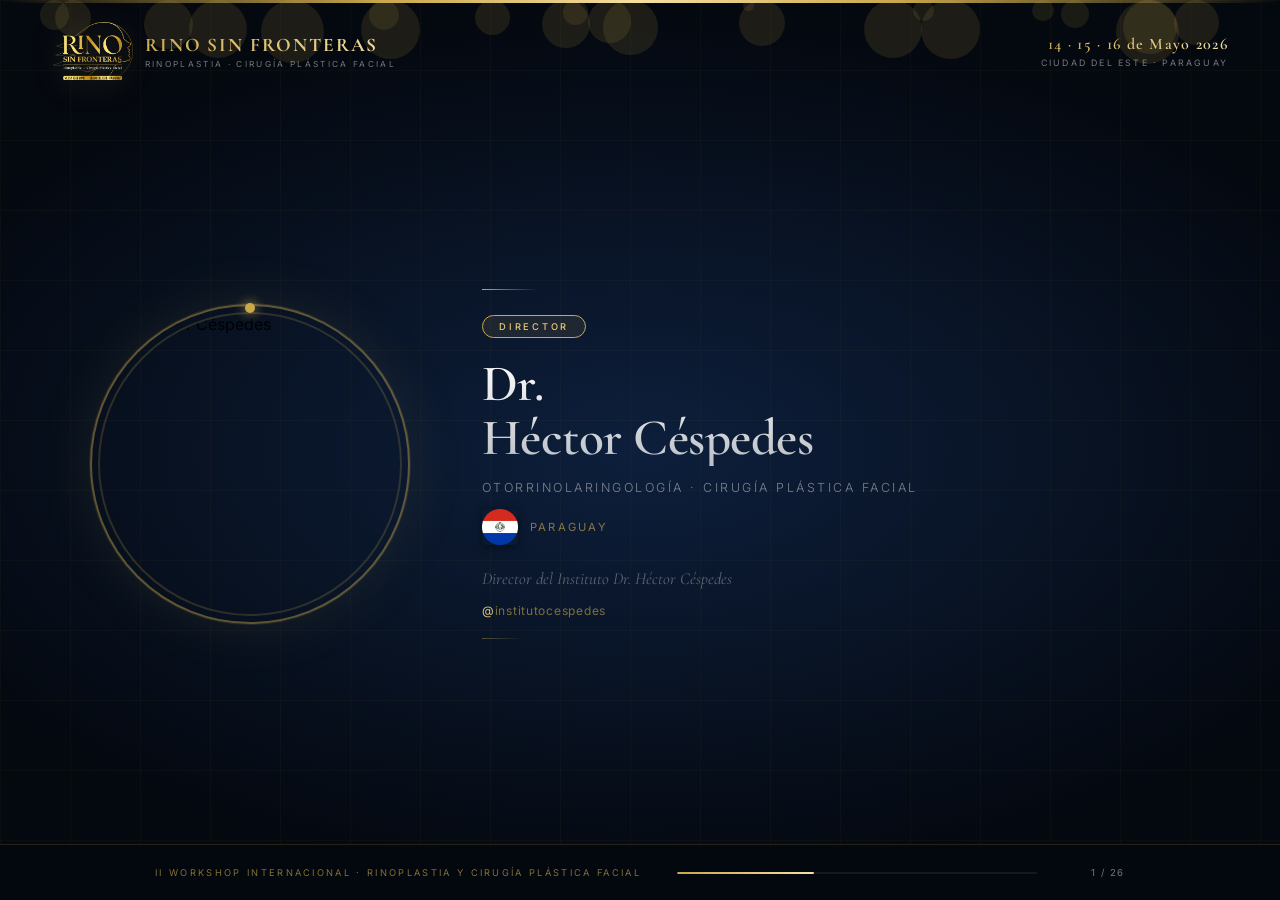
==== index.html @ 4281bc94 "Rename to index.html" ====
<!DOCTYPE html>
<html lang="es">
<head>
<meta charset="UTF-8"/>
<meta name="viewport" content="width=device-width, initial-scale=1.0"/>
<title>Rino Sin Fronteras 2026 – Disertantes</title>
<link href="https://fonts.googleapis.com/css2?family=Cormorant+Garamond:ital,wght@0,300;0,400;0,600;0,700;1,400&family=Inter:wght@300;400;500;600&display=swap" rel="stylesheet"/>
<link rel="stylesheet" href="style.css"/>
</head>
<body>
<div class="bg"></div>
<div id="particles" style="position:fixed;inset:0;z-index:1;pointer-events:none"></div>
<div class="top-line"></div>

<div class="header">
  <div class="logo-wrap">
    <img src="fotos/logo.png" alt="Rino Sin Fronteras" onerror="this.style.display='none'"/>
    <div>
      <div class="logo-name">RINO SIN FRONTERAS</div>
      <div class="logo-sub">Rinoplastia · Cirugía Plástica Facial</div>
    </div>
  </div>
  <div class="event-meta">
    <div class="event-dates">14 · 15 · 16 de Mayo 2026</div>
    <div class="event-place">Ciudad del Este · Paraguay</div>
  </div>
</div>

<div id="stage"><div id="slides"></div></div>

<div class="bottom-bar">
  <span class="event-tag">II Workshop Internacional · Rinoplastia y Cirugía Plástica Facial</span>
  <div class="progress-track"><div class="progress-bar" id="progressBar"></div></div>
  <span class="slide-counter" id="counter">1 / 25</span>
</div>

<script>
const flagMap={'Paraguay':'fotos/flags/PY.png','Argentina':'fotos/flags/AR.png','Brasil':'fotos/flags/BR.png','Chile':'fotos/flags/Chile.png','Colombia':'fotos/flags/CO.png','Bolivia':'fotos/flags/BO.png'};

const doctors=[
  {name:"Dr. Héctor Céspedes",    photo:"hector-cespedes.png",   role:"Director",              specialty:"Otorrinolaringología · Cirugía Plástica Facial",country:"Paraguay", talk:"Director del Instituto Dr. Héctor Céspedes",           ig:"institutocespedes"},
  {name:"Dr. Raúl Samaniego",     photo:"raul-samaniego.png",    role:"Director",              specialty:"Otorrinolaringología · Cirugía Plástica Facial",country:"Paraguay", talk:"",                                                    ig:"dr.raulsamaniego"},
  {name:"Dr. Luis Chinski",       photo:"luis-chinski.png",      role:"Invitado Internacional",specialty:"Otorrinolaringólogo · Cirugía Plástica Facial", country:"Argentina",talk:"Rinoplastia de Preservación",                         ig:"luischinski"},
  {name:"Dr. Gustavo Coelho",     photo:"gustavo-coelho.png",    role:"Invitado Internacional",specialty:"Otorrinolaringólogo · Cirugía Plástica Facial", country:"Brasil",   talk:"Rinoplastia Estructurada · Nasal Tip Skin Fit",      ig:"drgustavocoelho"},
  {name:"Dra. Leila Freire",      photo:"leila-freire.png",      role:"Invitada Internacional",specialty:"Otorrinolaringóloga · Cirugía Plástica Facial", country:"Brasil",   talk:"Rinoplastia Secundaria · Manejo de base alar",       ig:"dra.leilafreire"},
  {name:"Dr. Roberto Ferrero",    photo:"roberto-ferrero.png",   role:"Invitado Internacional",specialty:"Otorrinolaringólogo · Cirugía Plástica Facial", country:"Argentina",talk:"Rinoplastia Secundaria · Manto de gel de fibrina",    ig:"dr.robertoferrero"},
  {name:"Dr. Cristian Simons",    photo:"cristian-simons.png",   role:"Invitado Internacional",specialty:"Otorrinolaringólogo · Cirugía Plástica Facial", country:"Chile",    talk:"Manejo del tercio superior y medio nasal",            ig:"dr.cristian.simons"},
  {name:"Dr. Niro Reis",          photo:"niro-reis.png",         role:"Invitado Internacional",specialty:"Otorrinolaringólogo · Cirugía Plástica Facial", country:"Brasil",   talk:"",                                                    ig:"niroreismd"},
  {name:"Dr. Paulo Garcia",       photo:"paulo-garcia.png",      role:"Invitado Internacional",specialty:"Otorrinolaringólogo · Cirugía Plástica Facial", country:"Brasil",   talk:"",                                                    ig:"drpaulogarcia"},
  {name:"Dr. Ramirez Sanches",    photo:"ramirez-sanches.png",   role:"Invitado Internacional",specialty:"Otorrinolaringólogo · Cirugía Plástica Facial", country:"Brasil",   talk:"",                                                    ig:"ramirezsanches_"},
  {name:"Dr. Cristian Barbón",    photo:"cristian-barbon.png",   role:"Disertante",            specialty:"Cirugía Plástica Facial · Rinoplastia",         country:"Argentina",talk:"Manejo del pilar central en rinoplastia",              ig:"dr.cristian.barbon"},
  {name:"Dr. Santiago Herrera",   photo:"santiago-herrera.png",  role:"Disertante",            specialty:"Cirugía Plástica Facial · Rinoplastia",         country:"Colombia", talk:"Rinoplastia: Arte y Belleza",                         ig:"drsantiagoherrera"},
  {name:"Dra. Heloisa Koerner",   photo:"heloisa-korner.png",    role:"Disertante",            specialty:"Cirugía Plástica Facial · Rinoplastia",         country:"Brasil",   talk:"Cephalic flap · Infecciones en Rinoplastia",         ig:"draheloisakoerner"},
  {name:"Dr. Walter Humpola",     photo:"walter-humpola.png",    role:"Disertante",            specialty:"Cirugía Plástica Facial · Rinoplastia",         country:"Paraguay", talk:"Punta nasal en rinoplastia secundaria",               ig:"humpolawalter"},
  {name:"Dra. Claudia Ciuffi",    photo:"claudia-ciuffi.png",    role:"Disertante",            specialty:"Cirugía Plástica Facial · Rinoplastia",         country:"Brasil",   talk:"Injertos para la punta nasal",                        ig:"rinoplastiaclaudiaciuffi"},
  {name:"Dra. Claudia Guaqueta",  photo:"claudia-guaqueta.png",  role:"Disertante",            specialty:"Cirugía Plástica Facial",                       country:"Colombia", talk:"",                                                    ig:"derma.claudia"},
  {name:"Dra. Elen de Masi",      photo:"elen-de-masi.png",      role:"Disertante",            specialty:"Cirugía Plástica Facial · Oculoplastia",        country:"Brasil",   talk:"",                                                    ig:"draelendemasi"},
  {name:"Dra. Flavia Diniz",      photo:"flavia-diniz.png",      role:"Disertante",            specialty:"Cirugía Plástica Facial",                       country:"Brasil",   talk:"",                                                    ig:"draflaviadiniz"},
  {name:"Dr. Humberto Ferreira",  photo:"humberto-ferreira.png", role:"Disertante",            specialty:"Cirugía Plástica Facial",                       country:"Brasil",   talk:"",                                                    ig:"drhumbertoferreira"},
  {name:"Dr. Julián Trujillo",    photo:"julian-trujillo.png",   role:"Disertante",            specialty:"Cirugía Plástica Facial · Rinoplastia",         country:"Colombia", talk:"",                                                    ig:"dr.juliantrujillo"},
  {name:"Dr. Miguel Cupito",      photo:"miguel-cupito.png",     role:"Disertante",            specialty:"Cirugía Plástica Facial",                       country:"Argentina",talk:"",                                                    ig:"dr.miguelcupito_rinoplastia"},
  {name:"Dr. Paolo Pegoraro",     photo:"paolo-pegoraro.png",    role:"Disertante",            specialty:"Cirugía Plástica Facial",                       country:"Argentina",talk:"",                                                    ig:"dr.paolo.pegoraro"},
  {name:"Dr. Rodolfo Toledo",     photo:"rodolfo-toledo.png",    role:"Disertante",            specialty:"Cirugía Plástica Facial · Rejuvenecimiento",    country:"Brasil",   talk:"",                                                    ig:"drrodolfotoledo"},
  {name:"Dr. Sergio De Paoli",    photo:"sergio-de-paoli.png",   role:"Disertante",            specialty:"Cirugía Plástica Facial",                       country:"Brasil",   talk:"",                                                    ig:"drsergiodepaoli.cirurgiao"},
  {name:"Dr. Vinicius Cruz",      photo:"vinicius-cruz.png",     role:"Disertante",            specialty:"Cirugía Plástica Facial · Rinoplastia",         country:"Brasil",   talk:"",                                                    ig:"viniciuscruzmd"},
];

const agenda=[
  {time:"08:00",label:"Inscripción y entrega de materiales"},
  {time:"09:00",label:"Apertura · Palabras de bienvenida — Dr. Héctor Céspedes & Dr. Raúl Samaniego"},
  {time:"09:20",label:"Mi filosofía en Rinoplastia Primaria — L. Chinski (Preservación) · G. Coelho (Estructurada)"},
  {time:"10:00",label:"🔴 Cirugías en vivo — Rinoplastia Primaria — L. Chinski · G. Coelho"},
  {time:"",     label:"Moderador: Dr. Cristian Barbón"},
  {time:"13:00",label:"Conferencia — Rinoplastia, Arte y Belleza — Santiago Herrera"},
  {time:"13:20",label:"Conferencia — Manejo del pilar central — Cristian Barbón"},
  {time:"13:40",label:"Conferencia — Cephalic flap · Crus lateral y posición domal — Heloisa Koerner"},
  {time:"14:00",label:"🍽️  Almuerzo"},
  {time:"15:00",label:"Mi filosofía en Rinoplastia Secundaria — Leila Freire · Roberto Ferrero"},
  {time:"15:40",label:"🔴 Cirugías en vivo — Rinoplastia Secundaria — L. Freire · R. Ferrero"},
  {time:"",     label:"Moderador: Dr. Cristian Barbón"},
  {time:"18:00",label:"Conferencia — Tercio superior y medio nasal — Cristian Simons"},
  {time:"18:20",label:"Conferencia — Punta nasal en rinoplastia secundaria — Walter Humpola"},
  {time:"18:40",label:"Conferencia — Injertos que definen la punta nasal — Claudia Ciuffi"},
  {time:"19:00",label:"Conferencia — Infecciones en Rinoplastia — Heloisa Koerner"},
  {time:"19:20",label:"Comentarios finales de los casos operados"},
  {time:"",     label:"L. Chinski (+ Expansión columelar) · G. Coelho (+ Nasal Tip Skin Fit)"},
  {time:"",     label:"L. Freire (+ base alar) · R. Ferrero (+ manto gel de fibrina)"},
  {time:"21:00",label:"🎶  Cena y Concierto — Juanchi Álvarez (saxo y violín)"},
];

const slidesEl=document.getElementById('slides');
const bar=document.getElementById('progressBar');
const counter=document.getElementById('counter');
const DURATION=6000;
let current=0,rafId=null,startTime=null;

// Doctor slides
doctors.forEach((d,i)=>{
  const div=document.createElement('div');
  div.className='slide'+(i===0?' active':'');
  const flagSrc=flagMap[d.country]||'';
  div.innerHTML=`<div class="card">
    <div class="photo-col"><div class="circle-outer"><div class="ring-dot"></div><div class="circle-inner"><img src="fotos/${d.photo}" alt="${d.name}"/></div></div></div>
    <div class="info-col">
      <div class="line-top"></div>
      <span class="role-badge${d.role==='Director'?' director':''}">${d.role}</span>
      <h2 class="doctor-name">${d.name.replace(' ','<br>')}</h2>
      <p class="specialty">${d.specialty}</p>
      <div class="country-row">${flagSrc?`<img class="flag-img" src="${flagSrc}" alt="${d.country}"/>`:''}
        <span class="country-name">${d.country}</span></div>
      ${d.talk?`<p class="talk">${d.talk}</p>`:''}
      ${d.ig?`<p class="instagram"><span class="ig-at">@</span>${d.ig}</p>`:''}
      <div class="line-bot"></div>
    </div></div>`;
  slidesEl.appendChild(div);
});

// Agenda slide
const rows=agenda.map(a=>`<div class="agenda-row"><span class="agenda-time">${a.time}</span><span class="agenda-label">${a.label}</span></div>`).join('');
const agDiv=document.createElement('div');
agDiv.className='slide agenda-slide';
agDiv.innerHTML=`<div class="agenda-wrap">
  <div><p class="agenda-day-tag">DÍA 1 · LUNES 14 DE MAYO 2026</p><h2 class="agenda-title">Programa · Rinoplastia</h2></div>
  <div class="agenda-ticker-outer"><div id="agTicker"><div class="agenda-inner" id="agInner">${rows}${rows}</div></div></div>
</div>`;
slidesEl.appendChild(agDiv);

const slides=document.querySelectorAll('.slide');
const TOTAL=slides.length;
counter.textContent='1 / '+TOTAL;

// Particles
const pEl=document.getElementById('particles');
for(let i=0;i<22;i++){
  const p=document.createElement('div');p.className='particle';
  const s=Math.random()*55+10;
  p.style.cssText=`width:${s}px;height:${s}px;left:${Math.random()*100}%;animation-duration:${Math.random()*18+10}s;animation-delay:${Math.random()*-25}s`;
  pEl.appendChild(p);
}

// Agenda ticker
let agPos=0,agRaf=null,agRunning=false;
function runTicker(){
  if(agRunning)return;agRunning=true;
  const inner=document.getElementById('agInner');
  if(!inner)return;
  const half=inner.scrollHeight/2;
  (function tick(){agRaf=requestAnimationFrame(tick);agPos+=0.5;if(agPos>=half)agPos=0;inner.style.transform=`translateY(-${agPos}px)`})();
}
function stopTicker(){agRunning=false;cancelAnimationFrame(agRaf);}

function animateProg(dur,cb){
  cancelAnimationFrame(rafId);startTime=performance.now();
  bar.style.transition='none';bar.style.width='0%';
  requestAnimationFrame(()=>requestAnimationFrame(function t(now){
    const p=Math.min(((now-startTime)/dur)*100,100);
    bar.style.width=p+'%';
    if(p<100)rafId=requestAnimationFrame(t);else setTimeout(cb,50);
  }));
}

function showSlide(idx){
  slides[current].classList.remove('active');
  current=((idx%TOTAL)+TOTAL)%TOTAL;
  slides[current].classList.add('active');
  counter.textContent=(current+1)+' / '+TOTAL;
  if(slides[current].classList.contains('agenda-slide')){
    runTicker();animateProg(20000,()=>showSlide(current+1));
  } else {
    stopTicker();animateProg(DURATION,()=>showSlide(current+1));
  }
}

document.addEventListener('keydown',e=>{
  if(e.key==='ArrowRight'||e.key===' '){cancelAnimationFrame(rafId);showSlide(current+1);}
  if(e.key==='ArrowLeft'){cancelAnimationFrame(rafId);showSlide(current-1);}
  if(e.key==='f'||e.key==='F')document.documentElement.requestFullscreen?.();
});

animateProg(DURATION,()=>showSlide(1));



</script>
</body>
</html>
---- style.css ----
*,*::before,*::after{box-sizing:border-box;margin:0;padding:0}
:root{
  --gold:#C9A84C;--gold2:#E8C97A;--gold3:#F5E0A0;
  --dark:#04080F;--white:#FAFAFA;--muted:rgba(255,255,255,0.45);
}
html,body{width:100%;height:100%;overflow:hidden;background:var(--dark);font-family:'Inter',sans-serif}

.bg{position:fixed;inset:0;z-index:0;
  background:radial-gradient(ellipse 90% 70% at 50% 50%,#0D1F3C 0%,#04080F 70%)}
.bg::after{content:'';position:absolute;inset:0;
  background-image:linear-gradient(rgba(201,168,76,.035) 1px,transparent 1px),
  linear-gradient(90deg,rgba(201,168,76,.035) 1px,transparent 1px);
  background-size:70px 70px}

.top-line{position:fixed;top:0;left:0;right:0;height:3px;z-index:200;
  background:linear-gradient(90deg,transparent,var(--gold) 30%,var(--gold3) 50%,var(--gold) 70%,transparent);
  animation:shimmer 4s ease-in-out infinite}
@keyframes shimmer{0%,100%{opacity:.7}50%{opacity:1}}

/* HEADER */
.header{position:fixed;top:0;left:0;right:0;z-index:100;
  display:flex;align-items:center;justify-content:space-between;padding:22px 52px 0}
.logo-wrap{display:flex;align-items:center;gap:12px}
.logo-wrap img{height:58px;width:auto;filter:drop-shadow(0 0 16px rgba(201,168,76,.35))}
.logo-name{font-family:'Cormorant Garamond',serif;font-size:1.2rem;font-weight:700;
  background:linear-gradient(135deg,var(--gold),var(--gold3));
  -webkit-background-clip:text;-webkit-text-fill-color:transparent;background-clip:text;letter-spacing:.1em}
.logo-sub{font-size:.52rem;letter-spacing:.28em;text-transform:uppercase;color:var(--muted);margin-top:2px}
.event-meta{text-align:right}
.event-dates{font-family:'Cormorant Garamond',serif;font-size:1rem;font-weight:600;
  background:linear-gradient(135deg,var(--gold),var(--gold3));
  -webkit-background-clip:text;-webkit-text-fill-color:transparent;background-clip:text;letter-spacing:.08em}
.event-place{font-size:.55rem;letter-spacing:.25em;text-transform:uppercase;color:var(--muted);margin-top:3px}

/* BOTTOM BAR */
.bottom-bar{position:fixed;bottom:0;left:0;right:0;z-index:100;height:56px;
  background:rgba(4,8,15,.92);border-top:1px solid rgba(201,168,76,.18);
  backdrop-filter:blur(14px);
  display:flex;align-items:center;justify-content:center;gap:36px;padding:0 52px}
.event-tag{font-size:.58rem;letter-spacing:.25em;text-transform:uppercase;
  color:rgba(201,168,76,.65);white-space:nowrap}
.progress-track{flex:1;max-width:360px;height:2px;background:rgba(255,255,255,.07);border-radius:2px;overflow:hidden}
.progress-bar{height:100%;background:linear-gradient(90deg,var(--gold),var(--gold3));border-radius:2px;width:0%}
.slide-counter{font-size:.6rem;color:var(--muted);letter-spacing:.15em;min-width:52px;text-align:right}

/* STAGE */
#stage{position:fixed;inset:0;z-index:10;display:flex;align-items:center;justify-content:center}
#slides{position:relative;width:100%;height:100%}

/* SLIDE */
.slide{
  position:absolute;inset:0;opacity:0;pointer-events:none;
  transition:opacity .8s ease;
  display:flex;align-items:center;justify-content:center;
  padding:100px 52px 72px;
}
.slide.active{opacity:1;pointer-events:all}

/* CARD — layout: foto izq, info der */
.card{
  display:flex;align-items:center;gap:72px;
  width:100%;max-width:1100px;
  transform:translateY(16px);
  transition:transform .8s cubic-bezier(.22,1,.36,1);
}
.slide.active .card{transform:translateY(0)}

/* FOTO CIRCULAR */
.photo-col{flex-shrink:0;position:relative;display:flex;align-items:center;justify-content:center}
.circle-outer{
  width:320px;height:320px;border-radius:50%;
  border:2px solid rgba(201,168,76,.45);
  padding:6px;position:relative;
  box-shadow:0 0 0 1px rgba(201,168,76,.12), 0 0 60px rgba(201,168,76,.1);
  animation:glow 4s ease-in-out infinite alternate;
}
@keyframes glow{
  from{box-shadow:0 0 0 1px rgba(201,168,76,.12),0 0 40px rgba(201,168,76,.08)}
  to{box-shadow:0 0 0 1px rgba(201,168,76,.2),0 0 70px rgba(201,168,76,.18)}
}
.circle-inner{
  width:100%;height:100%;border-radius:50%;overflow:hidden;
  border:2px solid rgba(201,168,76,.2);
}
.circle-inner img{width:100%;height:100%;object-fit:cover;object-position:top center;display:block}

/* Punto decorativo en el ring */
.ring-dot{
  position:absolute;width:10px;height:10px;border-radius:50%;
  background:var(--gold);top:-3px;left:50%;transform:translateX(-50%);
  box-shadow:0 0 12px var(--gold);
}

/* INFO */
.info-col{flex:1;min-width:0}
.line-top{width:56px;height:1px;background:linear-gradient(90deg,var(--gold),transparent);margin-bottom:24px}
.role-badge{
  display:inline-block;font-size:.58rem;font-weight:500;letter-spacing:.3em;
  text-transform:uppercase;padding:5px 16px;border-radius:50px;margin-bottom:20px;
  border:1px solid rgba(201,168,76,.4);color:rgba(201,168,76,.8);
}
.role-badge.director{border-color:var(--gold);color:var(--gold2);background:rgba(201,168,76,.1)}
.doctor-name{
  font-family:'Cormorant Garamond',serif;
  font-size:clamp(2.4rem,4vw,4.2rem);
  font-weight:600;line-height:1.05;letter-spacing:-.01em;
  background:linear-gradient(180deg,#fff 0%,rgba(255,255,255,.72) 100%);
  -webkit-background-clip:text;-webkit-text-fill-color:transparent;background-clip:text;
  margin-bottom:14px;
}
.specialty{font-size:.78rem;font-weight:300;letter-spacing:.2em;text-transform:uppercase;color:var(--muted);margin-bottom:14px}
.country-row{display:flex;align-items:center;gap:12px;margin-bottom:20px}
.flag-img{width:36px;height:auto;border-radius:4px;box-shadow:0 2px 8px rgba(0,0,0,.5);flex-shrink:0}
.country-name{font-size:.7rem;letter-spacing:.2em;text-transform:uppercase;color:rgba(201,168,76,.65);font-weight:400}
.talk{font-family:'Cormorant Garamond',serif;font-size:1.05rem;font-style:italic;font-weight:400;color:rgba(255,255,255,.33);line-height:1.65;max-width:440px}
.instagram{font-size:.75rem;letter-spacing:.06em;color:rgba(201,168,76,.6);margin-top:10px}
.ig-at{color:var(--gold2)}
.line-bot{width:40px;height:1px;background:linear-gradient(90deg,rgba(201,168,76,.4),transparent);margin-top:20px}
/* Particles */
.particle{position:fixed;border-radius:50%;background:rgba(201,168,76,0.12);pointer-events:none;z-index:1;animation:floatUp linear infinite}
@keyframes floatUp{0%{transform:translateY(110vh);opacity:0}10%{opacity:1}90%{opacity:.3}100%{transform:translateY(-10vh);opacity:0}}
/* Agenda slide */
.agenda-slide{display:flex;align-items:flex-start;justify-content:center;padding:100px 52px 72px}
.agenda-wrap{display:flex;flex-direction:column;width:100%;max-width:1100px;height:100%}
.agenda-day-tag{font-size:.62rem;letter-spacing:.38em;text-transform:uppercase;color:rgba(201,168,76,.75);margin-bottom:10px}
.agenda-title{font-family:'Cormorant Garamond',serif;font-size:2.8rem;font-weight:600;background:linear-gradient(180deg,#fff,rgba(255,255,255,.65));-webkit-background-clip:text;-webkit-text-fill-color:transparent;background-clip:text;margin-bottom:24px}
.agenda-ticker-outer{flex:1;overflow:hidden;position:relative}
.agenda-ticker-outer::before,.agenda-ticker-outer::after{content:'';position:absolute;left:0;right:0;height:72px;z-index:2;pointer-events:none}
.agenda-ticker-outer::before{top:0;background:linear-gradient(to bottom,#04080F,transparent)}
.agenda-ticker-outer::after{bottom:0;background:linear-gradient(to top,#04080F,transparent)}
.agenda-inner{display:flex;flex-direction:column;will-change:transform}
.agenda-row{display:flex;align-items:baseline;gap:20px;padding:13px 8px;border-bottom:1px solid rgba(201,168,76,.08)}
.agenda-time{font-size:.78rem;font-weight:600;color:var(--gold);letter-spacing:.1em;min-width:60px;flex-shrink:0}
.agenda-label{font-family:'Cormorant Garamond',serif;font-size:1.18rem;color:rgba(255,255,255,.75);line-height:1.4}
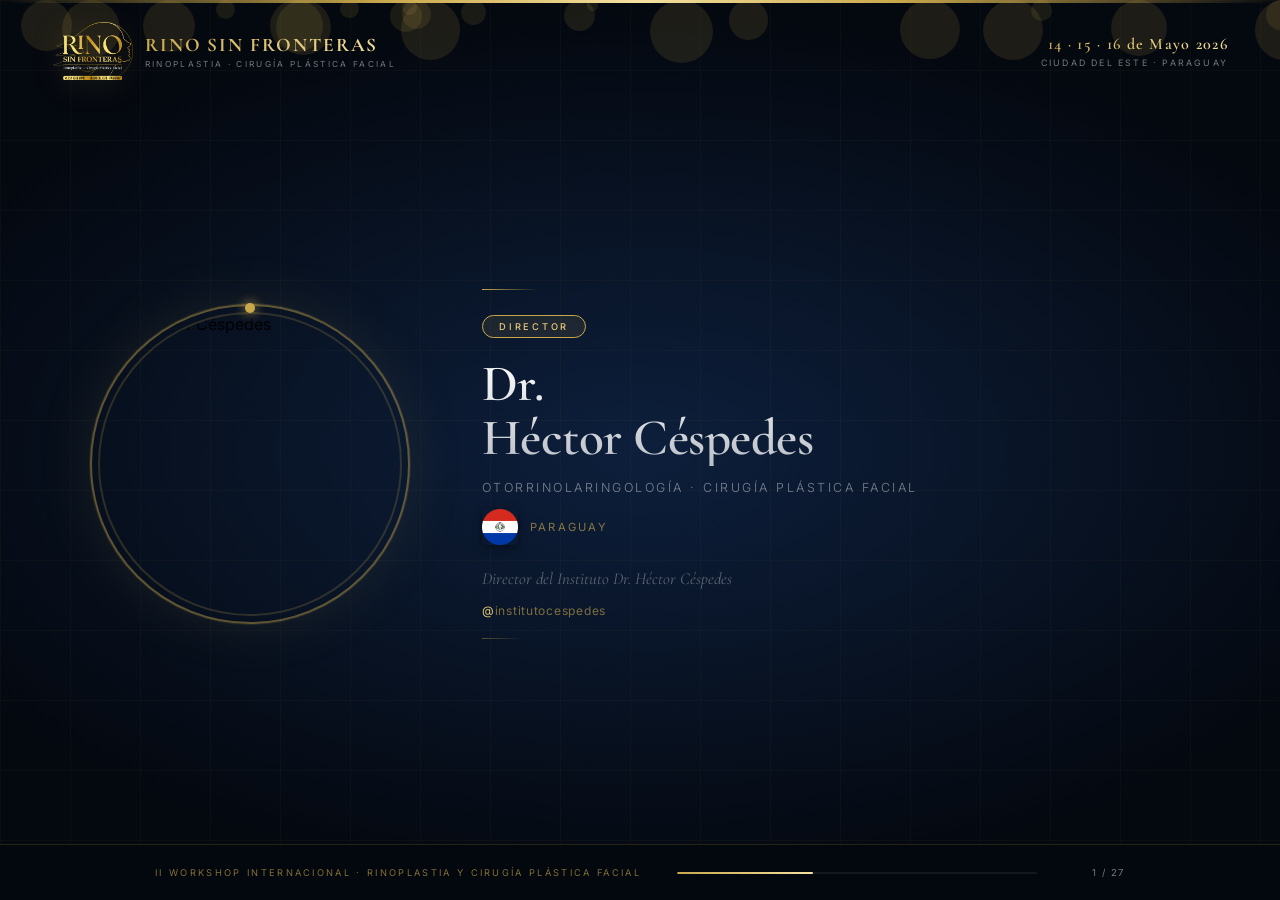
==== commit 228b0c9a: "Added Friday agenda placeholder" ====
--- a/index.html
+++ b/index.html
@@ -88,6 +88,15 @@
   {time:"21:00",label:"🎶  Cena y Concierto — Juanchi Álvarez (saxo y violín)"},
 ];
 
+const agendaDia2=[
+  {time:"08:00",label:"Apertura del Día 2"},
+  {time:"09:00",label:"[Espacio para el cronograma del Viernes]"},
+  {time:"10:30",label:"[Envíame las charlas y las agregaré aquí]"},
+  {time:"13:00",label:"🍽️ Almuerzo"},
+  {time:"14:00",label:"[Más actividades del Viernes]"},
+  {time:"18:00",label:"Cierre del Día 2"},
+];
+
 const slidesEl=document.getElementById('slides');
 const bar=document.getElementById('progressBar');
 const counter=document.getElementById('counter');
@@ -115,15 +124,25 @@
   slidesEl.appendChild(div);
 });
 
-// Agenda slide
+// Agenda slide Día 1
 const rows=agenda.map(a=>`<div class="agenda-row"><span class="agenda-time">${a.time}</span><span class="agenda-label">${a.label}</span></div>`).join('');
 const agDiv=document.createElement('div');
 agDiv.className='slide agenda-slide';
 agDiv.innerHTML=`<div class="agenda-wrap">
-  <div><p class="agenda-day-tag">DÍA 1 · LUNES 14 DE MAYO 2026</p><h2 class="agenda-title">Programa · Rinoplastia</h2></div>
-  <div class="agenda-ticker-outer"><div id="agTicker"><div class="agenda-inner" id="agInner">${rows}${rows}</div></div></div>
+  <div><p class="agenda-day-tag">DÍA 1 · JUEVES 14 DE MAYO 2026</p><h2 class="agenda-title">Programa · Rinoplastia</h2></div>
+  <div class="agenda-ticker-outer"><div class="agTicker"><div class="agenda-inner">${rows}${rows}</div></div></div>
 </div>`;
 slidesEl.appendChild(agDiv);
+
+// Agenda slide Día 2
+const rows2=agendaDia2.map(a=>`<div class="agenda-row"><span class="agenda-time">${a.time}</span><span class="agenda-label">${a.label}</span></div>`).join('');
+const agDiv2=document.createElement('div');
+agDiv2.className='slide agenda-slide';
+agDiv2.innerHTML=`<div class="agenda-wrap">
+  <div><p class="agenda-day-tag">DÍA 2 · VIERNES 15 DE MAYO 2026</p><h2 class="agenda-title">Programa · Viernes</h2></div>
+  <div class="agenda-ticker-outer"><div class="agTicker"><div class="agenda-inner">${rows2}${rows2}</div></div></div>
+</div>`;
+slidesEl.appendChild(agDiv2);
 
 const slides=document.querySelectorAll('.slide');
 const TOTAL=slides.length;
@@ -142,12 +161,12 @@
 let agPos=0,agRaf=null,agRunning=false;
 function runTicker(){
   if(agRunning)return;agRunning=true;
-  const inner=document.getElementById('agInner');
+  const inner=document.querySelector('.slide.active .agenda-inner');
   if(!inner)return;
   const half=inner.scrollHeight/2;
   (function tick(){agRaf=requestAnimationFrame(tick);agPos+=0.5;if(agPos>=half)agPos=0;inner.style.transform=`translateY(-${agPos}px)`})();
 }
-function stopTicker(){agRunning=false;cancelAnimationFrame(agRaf);}
+function stopTicker(){agRunning=false;cancelAnimationFrame(agRaf);agPos=0;}
 
 function animateProg(dur,cb){
   cancelAnimationFrame(rafId);startTime=performance.now();
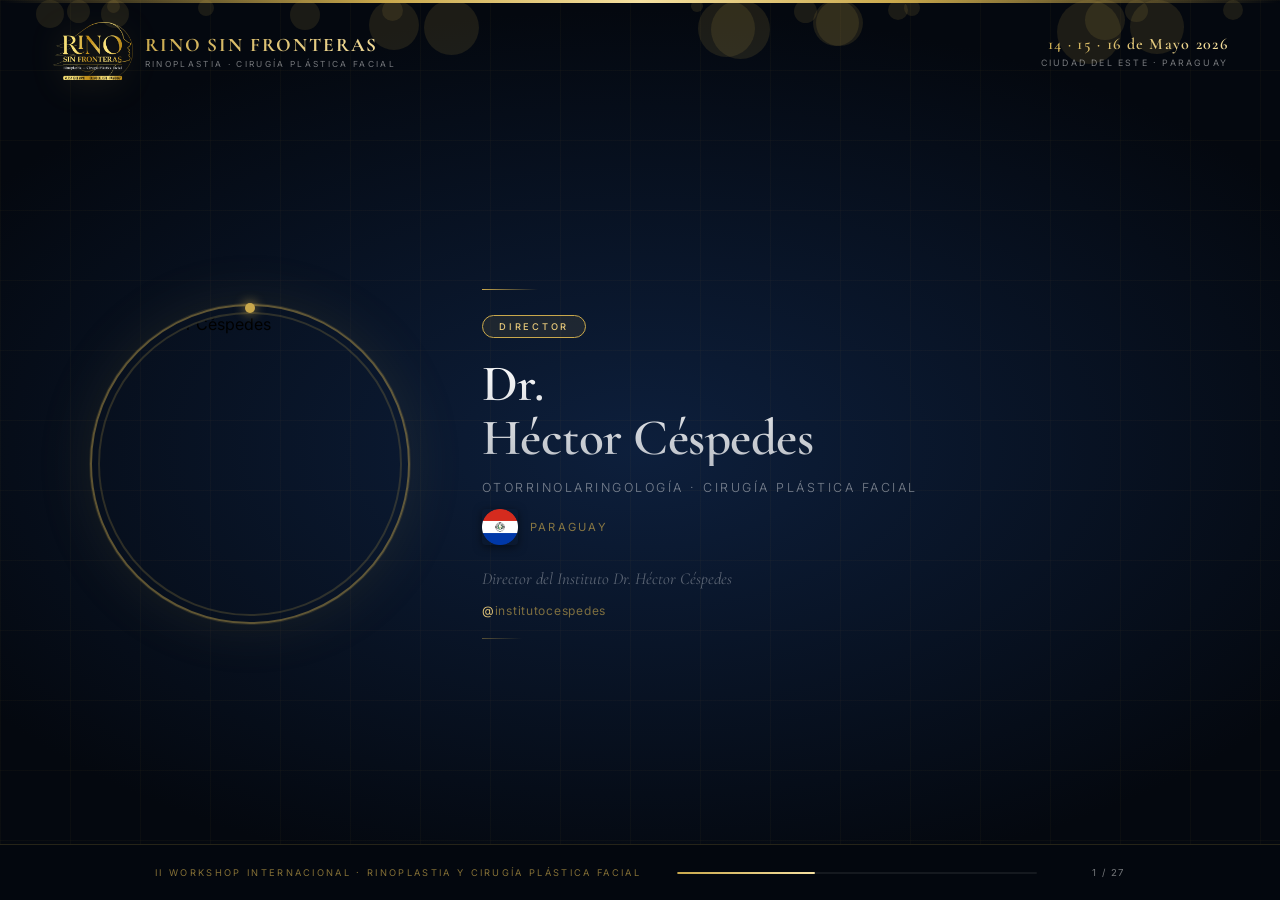
==== commit 021defbb: "Add files via upload" ====
--- a/index.html
+++ b/index.html
@@ -89,12 +89,19 @@
 ];
 
 const agendaDia2=[
-  {time:"08:00",label:"Apertura del Día 2"},
-  {time:"09:00",label:"[Espacio para el cronograma del Viernes]"},
-  {time:"10:30",label:"[Envíame las charlas y las agregaré aquí]"},
-  {time:"13:00",label:"🍽️ Almuerzo"},
-  {time:"14:00",label:"[Más actividades del Viernes]"},
-  {time:"18:00",label:"Cierre del Día 2"},
+  {time:"08:00",label:"Mi filosofía en Rejuvenecimiento Facial — P. García (Deep Plane) · R. Sanches (Frontoplastia)"},
+  {time:"10:00",label:"🔴 Cirugías en vivo — Deep Plane — P. García · R. Sánchez"},
+  {time:"10:10",label:"Conferencia — Huesos nasales (M. Cupito) · Tratamiento papada (L. Freire)"},
+  {time:"",     label:"Conferencia — Reducción frente (V. Cruz) · Front Handle (N. Reis) · Tercio medio (J. Trujillo)"},
+  {time:"13:00",label:"🍽️  Almuerzo"},
+  {time:"14:30",label:"Conferencia — Mentoplastia e implantes (R. Toledo) · Lifting tercio medio (E. de Masi)"},
+  {time:"",     label:"Conferencia — Contorno facial Mastoid Crevasse (G. Coelho)"},
+  {time:"16:00",label:"Mi filosofía en Rejuvenecimiento Facial — Reposicionamiento y Frontoplastia"},
+  {time:"",     label:"N. Reis · J. Trujillo · V. Cruz · C. Simons · S. De Paoli"},
+  {time:"16:30",label:"🔴 Cirugías en Rejuvenecimiento Facial — Casos 1 y 2 (Moderador: R. Toledo)"},
+  {time:"19:00",label:"Comentarios finales de los casos operados"},
+  {time:"",     label:"P. García (+ glándula submaxilar) · R. Sánchez (+ prevención orejas duende)"},
+  {time:"",     label:"N. Reis (+ Rejuve Lip) · V. Cruz (+ feminización) · J. Trujillo (+ Deep Plane modificado)"},
 ];
 
 const slidesEl=document.getElementById('slides');
@@ -139,7 +146,7 @@
 const agDiv2=document.createElement('div');
 agDiv2.className='slide agenda-slide';
 agDiv2.innerHTML=`<div class="agenda-wrap">
-  <div><p class="agenda-day-tag">DÍA 2 · VIERNES 15 DE MAYO 2026</p><h2 class="agenda-title">Programa · Viernes</h2></div>
+  <div><p class="agenda-day-tag">DÍA 2 · VIERNES 15 DE MAYO 2026</p><h2 class="agenda-title">Programa · Rejuvenecimiento Facial</h2></div>
   <div class="agenda-ticker-outer"><div class="agTicker"><div class="agenda-inner">${rows2}${rows2}</div></div></div>
 </div>`;
 slidesEl.appendChild(agDiv2);
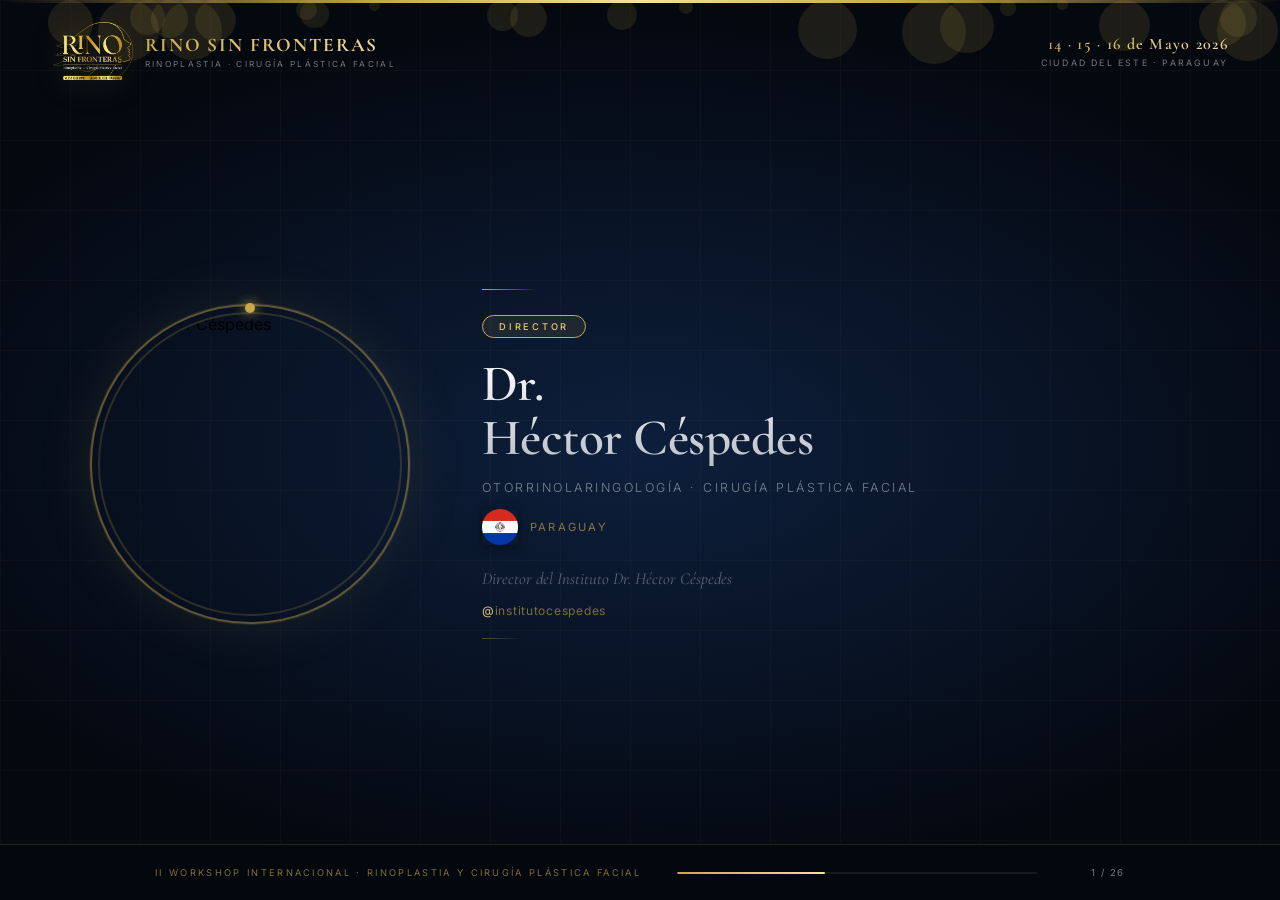
==== commit a1e62348: "Eliminar slide del Dia 1" ====
--- a/index.html
+++ b/index.html
@@ -131,16 +131,6 @@
   slidesEl.appendChild(div);
 });
 
-// Agenda slide Día 1
-const rows=agenda.map(a=>`<div class="agenda-row"><span class="agenda-time">${a.time}</span><span class="agenda-label">${a.label}</span></div>`).join('');
-const agDiv=document.createElement('div');
-agDiv.className='slide agenda-slide';
-agDiv.innerHTML=`<div class="agenda-wrap">
-  <div><p class="agenda-day-tag">DÍA 1 · JUEVES 14 DE MAYO 2026</p><h2 class="agenda-title">Programa · Rinoplastia</h2></div>
-  <div class="agenda-ticker-outer"><div class="agTicker"><div class="agenda-inner">${rows}${rows}</div></div></div>
-</div>`;
-slidesEl.appendChild(agDiv);
-
 // Agenda slide Día 2
 const rows2=agendaDia2.map(a=>`<div class="agenda-row"><span class="agenda-time">${a.time}</span><span class="agenda-label">${a.label}</span></div>`).join('');
 const agDiv2=document.createElement('div');
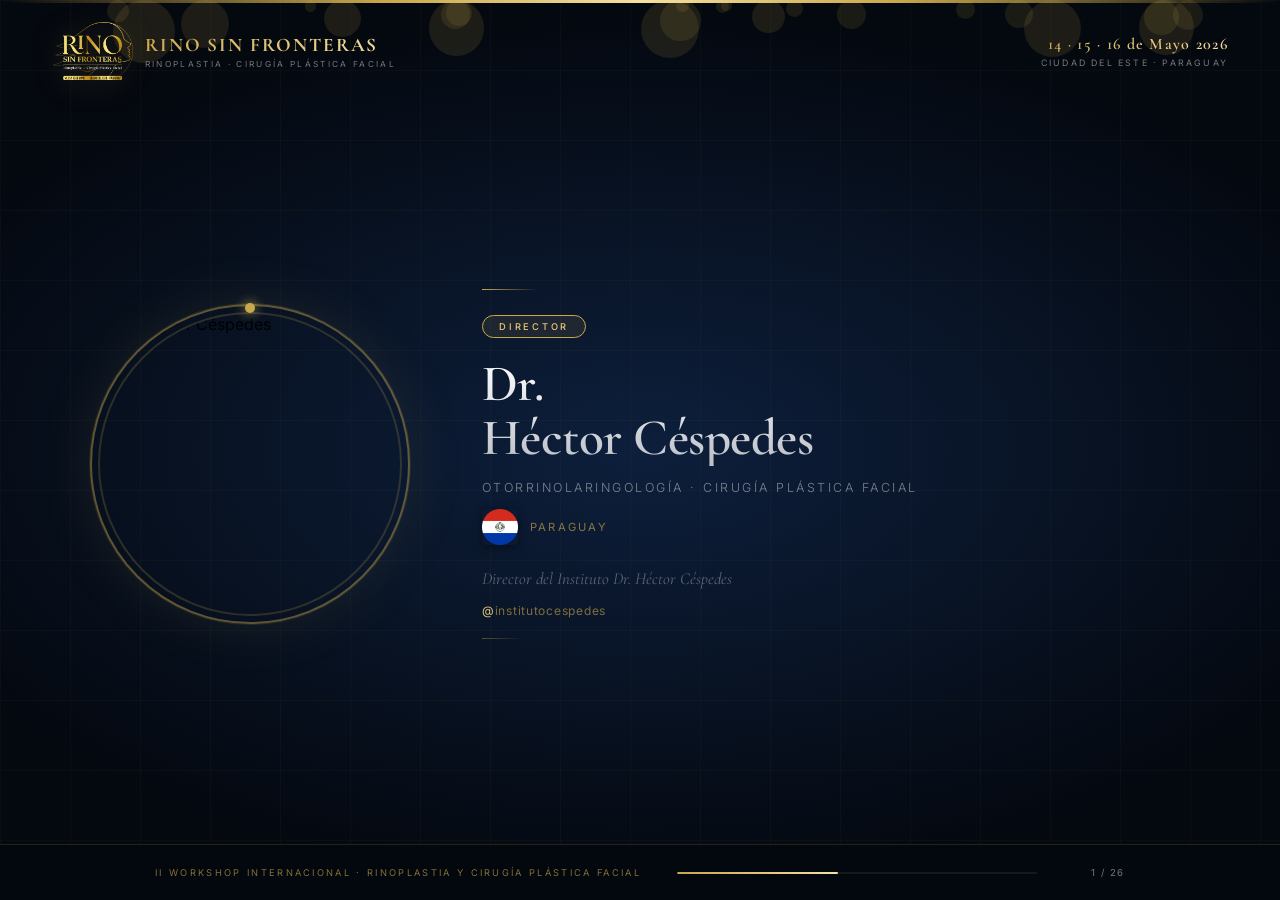
==== commit fe025a15: "Update program to Saturday" ====
--- a/index.html
+++ b/index.html
@@ -88,20 +88,20 @@
   {time:"21:00",label:"🎶  Cena y Concierto — Juanchi Álvarez (saxo y violín)"},
 ];
 
-const agendaDia2=[
-  {time:"08:00",label:"Mi filosofía en Rejuvenecimiento Facial — P. García (Deep Plane) · R. Sanches (Frontoplastia)"},
-  {time:"10:00",label:"🔴 Cirugías en vivo — Deep Plane — P. García · R. Sánchez"},
-  {time:"10:10",label:"Conferencia — Huesos nasales (M. Cupito) · Tratamiento papada (L. Freire)"},
-  {time:"",     label:"Conferencia — Reducción frente (V. Cruz) · Front Handle (N. Reis) · Tercio medio (J. Trujillo)"},
-  {time:"13:00",label:"🍽️  Almuerzo"},
-  {time:"14:30",label:"Conferencia — Mentoplastia e implantes (R. Toledo) · Lifting tercio medio (E. de Masi)"},
-  {time:"",     label:"Conferencia — Contorno facial Mastoid Crevasse (G. Coelho)"},
-  {time:"16:00",label:"Mi filosofía en Rejuvenecimiento Facial — Reposicionamiento y Frontoplastia"},
-  {time:"",     label:"N. Reis · J. Trujillo · V. Cruz · C. Simons · S. De Paoli"},
-  {time:"16:30",label:"🔴 Cirugías en Rejuvenecimiento Facial — Casos 1 y 2 (Moderador: R. Toledo)"},
-  {time:"19:00",label:"Comentarios finales de los casos operados"},
-  {time:"",     label:"P. García (+ glándula submaxilar) · R. Sánchez (+ prevención orejas duende)"},
-  {time:"",     label:"N. Reis (+ Rejuve Lip) · V. Cruz (+ feminización) · J. Trujillo (+ Deep Plane modificado)"},
+const agendaDia3=[
+  {time:"08:00",label:"Conferencia: Casos de Oculoplastia / Análisis video fotográfico"},
+  {time:"",     label:"Caso 1: Blefaro. sup/inf, Ptosis y Reposicionamiento — E. De Masi"},
+  {time:"",     label:"Caso 2: Blefaro. sup/inf asociada a cantoplastia — P. García"},
+  {time:"",     label:"Reposicionamiento de cejas (N. Reis) · Recanalización vía lagrimal (N. Reis/H. Céspedes)"},
+  {time:"09:00",label:"🔴 Cirugía en vivo: Cirugías de Oculoplastia"},
+  {time:"",     label:"Caso 1: E. de Masi · Caso 2: P. García y N. Reis (Moderadora: H. Koerner)"},
+  {time:"09:10",label:"Conferencia: Rejuvenecimiento Periorbitario — Leila Freire"},
+  {time:"11:00",label:"Conferencia: Refinamientos quirúrgicos con técnicas mínimamente invasivas"},
+  {time:"",     label:"Coordinadora: Claudia Guaqueta"},
+  {time:"",     label:"Procedimientos mín. invasivos (F. Diniz) · Biotecnologías regenerativas (C. Ciuffi)"},
+  {time:"",     label:"Terapias alternativas para refinamiento quirúrgico — Humberto Ferreira"},
+  {time:"13:00",label:"Clausura · Entrega de certificados · Foto grupal"},
+  {time:"",     label:"🍽️  Almuerzo"},
 ];
 
 const slidesEl=document.getElementById('slides');
@@ -131,15 +131,15 @@
   slidesEl.appendChild(div);
 });
 
-// Agenda slide Día 2
-const rows2=agendaDia2.map(a=>`<div class="agenda-row"><span class="agenda-time">${a.time}</span><span class="agenda-label">${a.label}</span></div>`).join('');
-const agDiv2=document.createElement('div');
-agDiv2.className='slide agenda-slide';
-agDiv2.innerHTML=`<div class="agenda-wrap">
-  <div><p class="agenda-day-tag">DÍA 2 · VIERNES 15 DE MAYO 2026</p><h2 class="agenda-title">Programa · Rejuvenecimiento Facial</h2></div>
-  <div class="agenda-ticker-outer"><div class="agTicker"><div class="agenda-inner">${rows2}${rows2}</div></div></div>
+// Agenda slide Día 3
+const rows3=agendaDia3.map(a=>`<div class="agenda-row"><span class="agenda-time">${a.time}</span><span class="agenda-label">${a.label}</span></div>`).join('');
+const agDiv3=document.createElement('div');
+agDiv3.className='slide agenda-slide';
+agDiv3.innerHTML=`<div class="agenda-wrap">
+  <div><p class="agenda-day-tag">DÍA 3 · SÁBADO 16 DE MAYO 2026</p><h2 class="agenda-title">Programa · Oculoplastia</h2></div>
+  <div class="agenda-ticker-outer"><div class="agTicker"><div class="agenda-inner">${rows3}${rows3}</div></div></div>
 </div>`;
-slidesEl.appendChild(agDiv2);
+slidesEl.appendChild(agDiv3);
 
 const slides=document.querySelectorAll('.slide');
 const TOTAL=slides.length;
